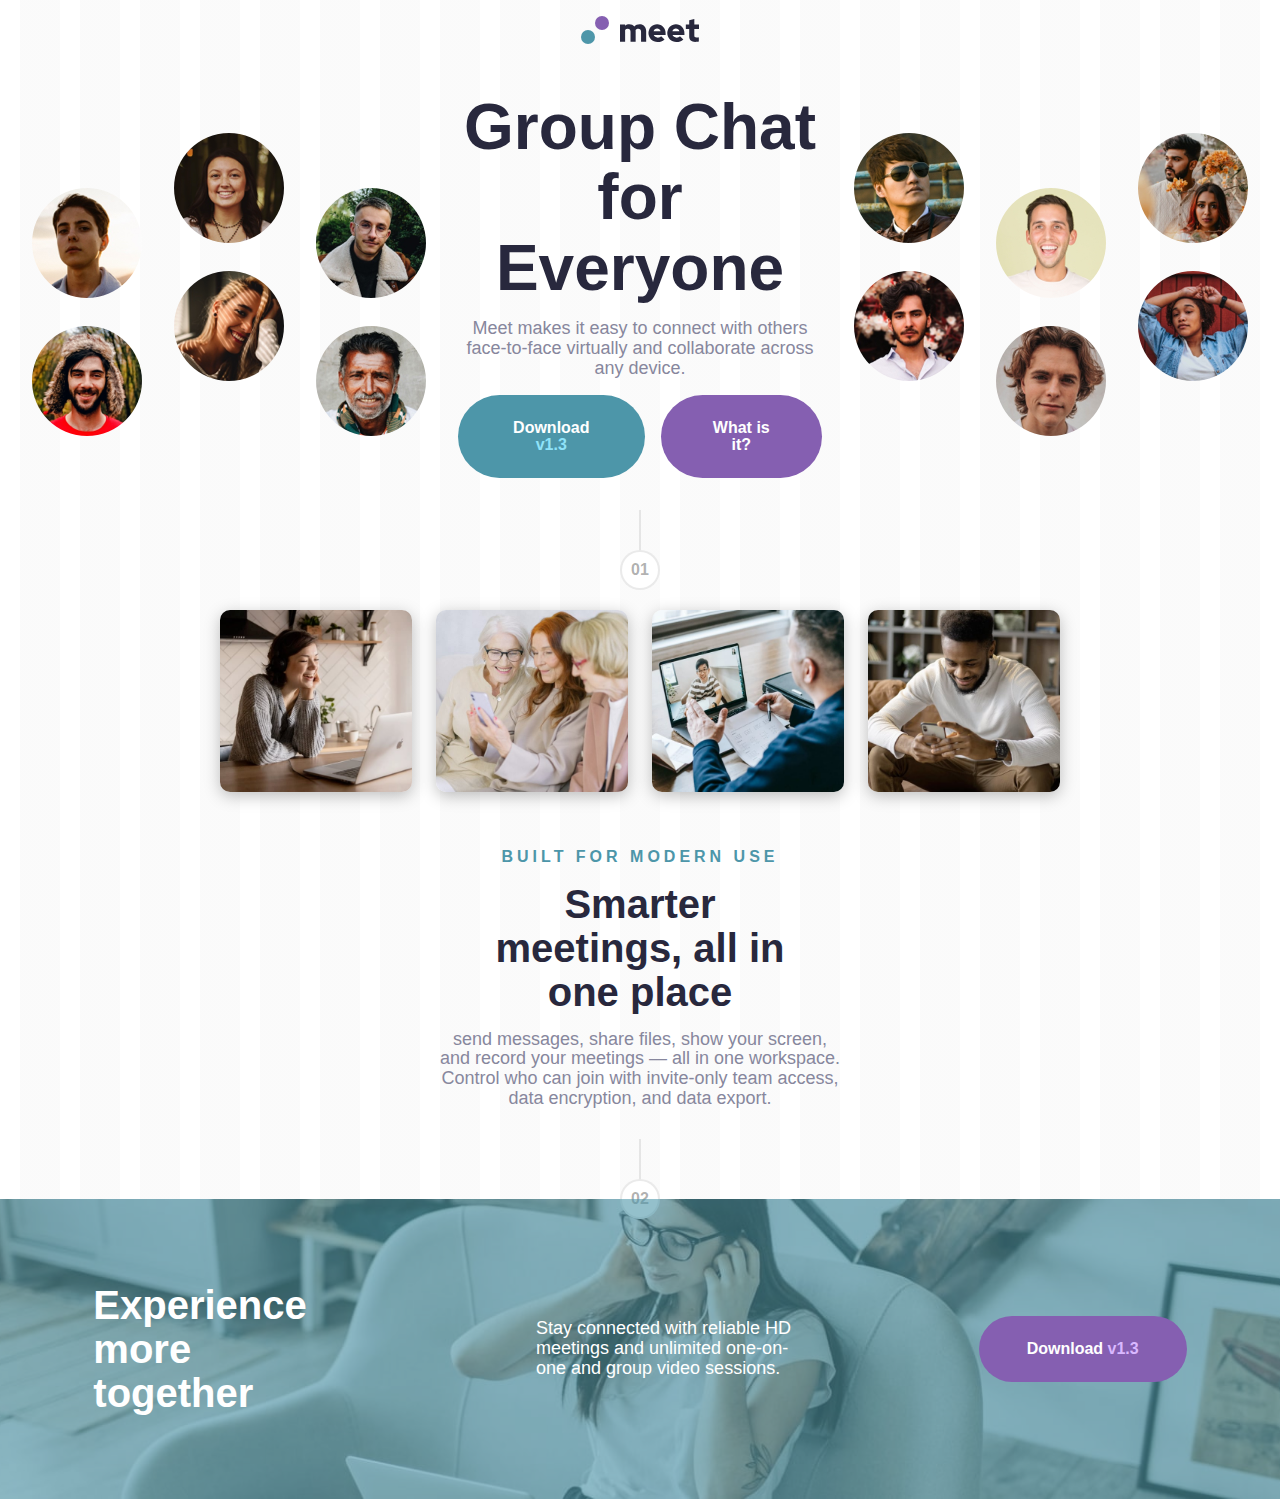
==== starter-code/index.html @ 14b07a82 "first commit" ====
<!DOCTYPE html>
<html lang="en">
  <head>
    <meta charset="UTF-8" />
    <meta name="viewport" content="width=device-width, initial-scale=1.0" />

    <link
      rel="icon"
      type="image/png"
      sizes="32x32"
      href="./assets/favicon-32x32.png"
    />

    <link rel="stylesheet" href="./style.css" />

    <title>Frontend Mentor | Meet landing page</title>
  </head>
  <body>
    <nav class="nav">
      <img src="./assets/logo.svg" alt="logo" />
    </nav>
    <section class="hero">
      <img src="./assets/desktop/image-hero-left.png" alt="" />
      <div class="hero__content">
        <h1>Group Chat for Everyone</h1>
        <p>
          Meet makes it easy to connect with others face-to-face virtually and
          collaborate across any device.
        </p>
        <div class="hero__buttons">
          <button class="btn btn--primary">Download <span> v1.3</span></button>
          <button class="btn btn--secondary">What is it?</button>
        </div>
      </div>

      <img src="./assets/desktop/image-hero-right.png" alt="" />
    </section>

    <section class="info">
      <div class="timeline">
        <div class="line"></div>
        <div class="circle">01</div>
      </div>

      <div class="info__content">
        <div class="info-img">
          <img src="./assets/desktop/image-woman-in-videocall.jpg" alt="" />
          <img src="./assets/desktop/image-women-videochatting.jpg" alt="" />
          <img src="./assets/desktop/image-men-in-meeting.jpg" alt="" />
          <img src="./assets/desktop/image-man-texting.jpg" alt="" />
        </div>

        <div class="info-text">
          <div class="inf-headings">
            <h4>Built for modern use</h4>
            <h3>Smarter meetings, all in one place</h3>
          </div>
          <p>
            send messages, share files, show your screen, and record your
            meetings — all in one workspace. Control who can join with
            invite-only team access, data encryption, and data export.
          </p>
        </div>
      </div>
    </section>

    <div class="timeline">
      <div class="line"></div>
      <div class="circle">02</div>
    </div>
    <footer class="footer">
      <h5>Experience more together</h5>
      <p>
        Stay connected with reliable HD meetings and unlimited one-on-one and
        group video sessions.
      </p>
      <button class="btn btn--footer">Download <span>v1.3</span></button>
    </footer>
  </body>
</html>
---- starter-code/style.css ----
* {
  margin: 0;
  padding: 0;
  box-sizing: border-box;
}

body {
  font-family: 'Roboto', sans-serif;
  background: repeating-linear-gradient(
    to right,
    white 0rem,
    white 1.25rem,
    rgba(224, 224, 224, 0.15) 1.25rem,
    rgba(224, 224, 224, 0.15) 3.75rem
  );
}

.nav {
  padding: 1rem;
  display: flex;
  flex-direction: column;
  justify-self: center;
}

.hero {
  display: flex;
  align-items: center;
  justify-content: space-between;
  padding: 2rem;
  gap: 2rem;
  max-height: 1440px;
}

.hero__content {
  display: flex;
  flex-direction: column;
  align-items: center;
  justify-content: center;
  gap: 1rem;
  max-width: 26rem;
}

.hero__content h1 {
  font-size: 64px;
  line-height: 110%;
  letter-spacing: 0;
  font-weight: 700;
  color: #28283d;
  text-align: center;
}

.hero__content p {
  font-size: 18px;
  line-height: 110%;
  letter-spacing: 0;
  font-weight: 400;
  color: #87879d;
  text-align: center;
}

.hero__buttons {
  display: flex;
  gap: 1rem;
  align-items: center;
  justify-content: center;
}

.btn {
  padding: 1.5rem 3rem;
  font-size: 16px;
  line-height: 110%;
  letter-spacing: 0;
  font-weight: 700;
  color: white;
  border: none;
  border-radius: 50px;
  cursor: pointer;
}

.hero__buttons .btn--primary {
  background-color: #4d96a9;
}

.btn:hover {
  opacity: 0.8;
}

.hero__buttons .btn--secondary {
  background-color: #855fb1;
}

.btn--primary span {
  color: #8fe3f9;
}

.timeline {
  display: flex;
  flex-direction: column;
  align-items: center;
  position: relative;
}

.info__content {
  display: flex;
  flex-direction: column;
  align-items: center;
  justify-content: center;
  gap: 1rem;
  padding-top: 40px;
}

.info-img {
  display: flex;
  gap: 1.5rem;
  align-items: center;
  justify-content: center;
}

.info__content img {
  width: 15%;
  height: 50%;
  object-fit: cover;
  border-radius: 10px;
  box-shadow: 0px 4px 16px rgba(0, 0, 0, 0.25);
}

.info-text {
  display: flex;
  flex-direction: column;
  align-items: center;
  justify-content: center;
  gap: 1rem;
  max-width: 35%;
}

.info-text .inf-headings {
  width: 70%;
  display: flex;
  flex-direction: column;
  gap: 1rem;
}

.info-text h4 {
  padding-top: 40px;
  color: #4d96a9;
  text-align: center;
  font-size: 16px;
  line-height: 110%;
  letter-spacing: 4px;
  text-transform: uppercase;
}

.info-text h3 {
  font-size: 40px;
  line-height: 110%;
  letter-spacing: 0;
  font-weight: 700;
  color: #28283d;
  text-align: center;
}

.info-text p {
  width: 90%;
  font-size: 18px;
  line-height: 110%;
  letter-spacing: 0;
  font-weight: 400;
  color: #87879d;
  text-align: center;
  margin-bottom: 30px;
}

.timeline {
  display: flex;
  flex-direction: column;
  align-items: center;
  position: relative;
  z-index: 1;
}

.line {
  width: 2px;
  height: 60px; /* Adjust as needed */
  background-color: rgba(51, 51, 51, 0.1);
  position: relative;
  z-index: 1;
}

/* Circle overlaps the footer */
.circle {
  width: 40px;
  height: 40px;
  background-color: white; /* More transparent inside */
  color: rgba(51, 51, 51, 0.4);
  display: flex;
  justify-content: center;
  align-items: center;
  border-radius: 50%;
  font-weight: bold;
  border: 2px solid rgba(51, 51, 51, 0.1);
  position: absolute;
  bottom: -20px;
  z-index: 2;
}

.footer {
  width: 100%;
  height: 300px;
  background-image: url(./assets/desktop/image-footer.jpg);
  background-size: cover;
  background-position: center;
  position: relative;
  display: flex;
  justify-content: space-around;
  align-items: center;
  color: white;
}

/* Overlay */
.footer::before {
  content: '';
  position: absolute;
  top: 0;
  left: 0;
  width: 100%;
  height: 100%;
  background-color: rgba(77, 150, 169, 0.6); /* Semi-transparent overlay */
  z-index: 1;
}

/* Ensure content appears above the overlay */
.footer * {
  position: relative;
  z-index: 2;
}

.footer .btn--footer {
  background-color: #855fb1;
}

.footer .btn--footer span {
  color: #d9b8ff;
}

.footer h5 {
  font-size: 40px;
  line-height: 110%;
  letter-spacing: 0;
  font-weight: 700;
  max-width: 20%;
}

.footer p {
  font-size: 18px;
  line-height: 110%;
  letter-spacing: 0;
  font-weight: 400;
  max-width: 20%;
}
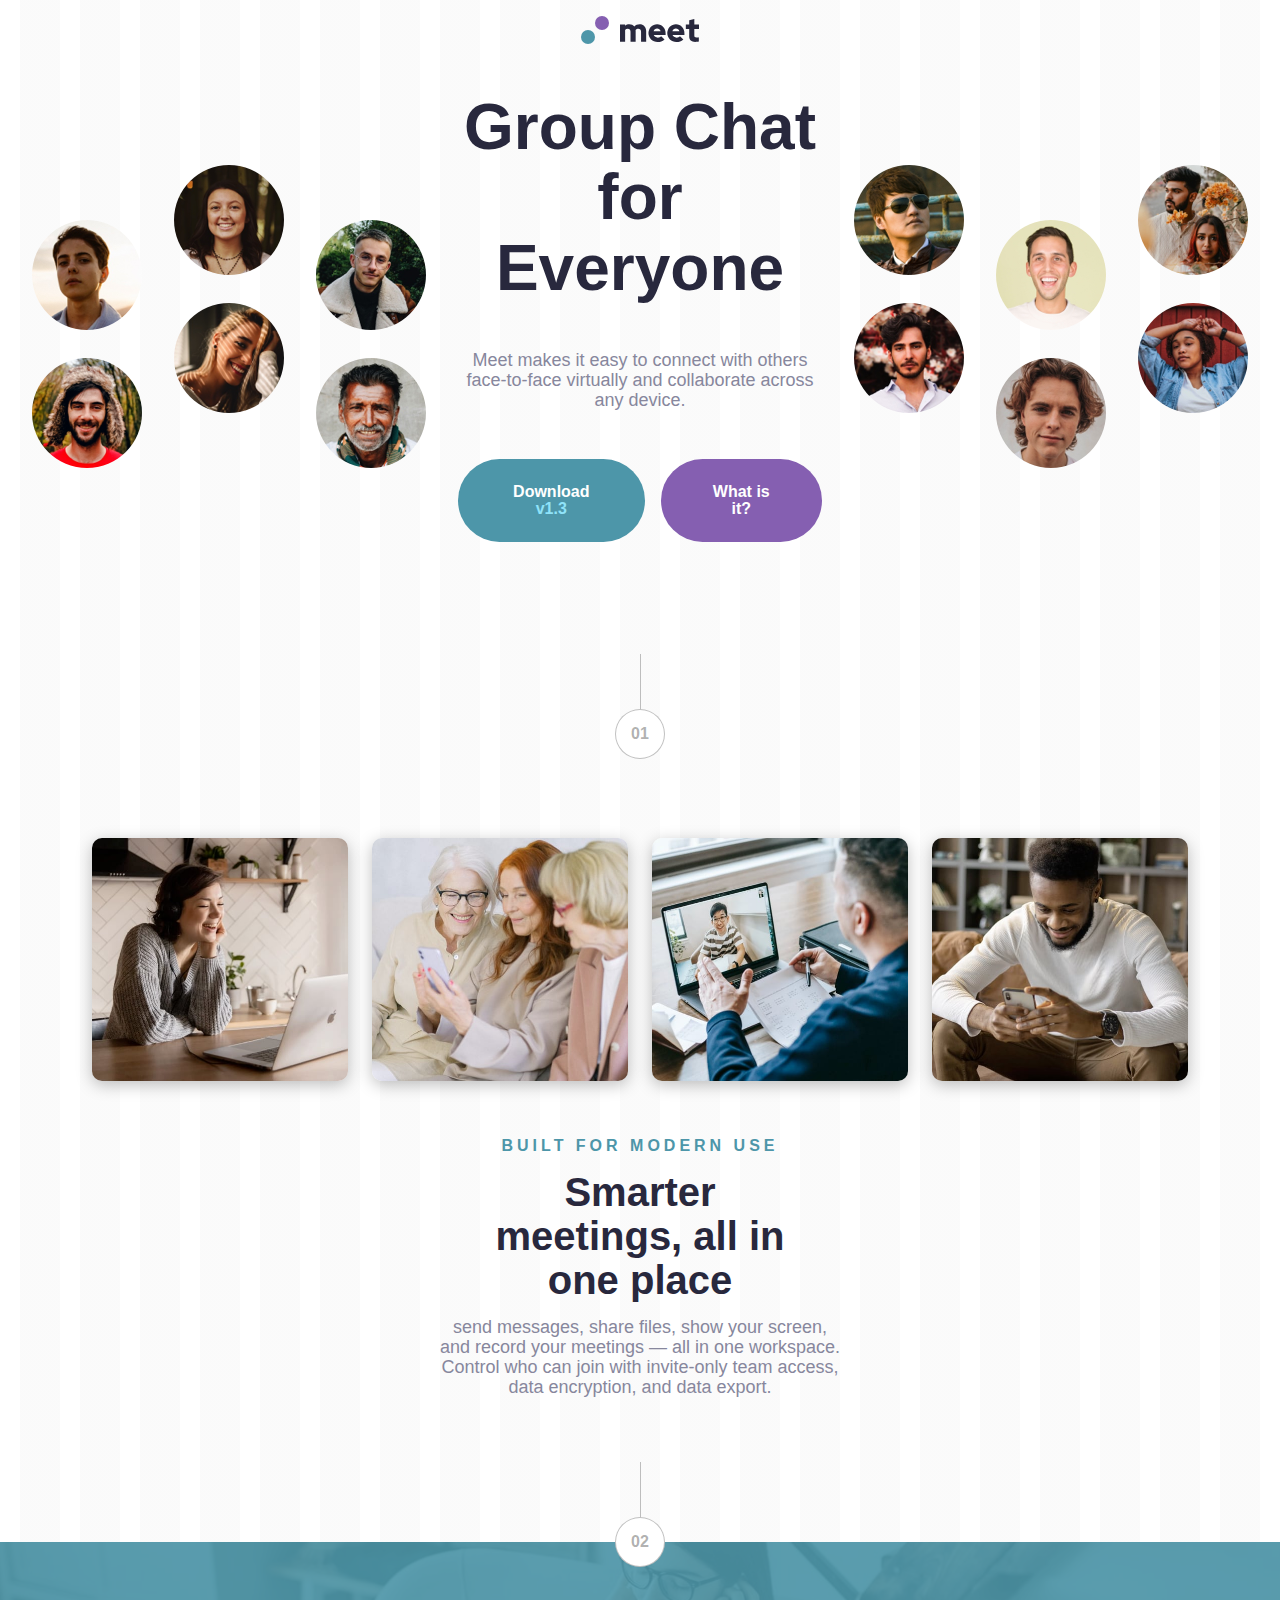
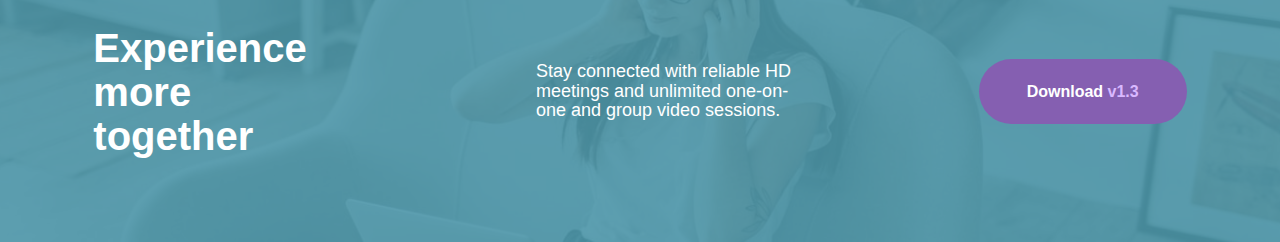
==== commit 06864d36: "finished" ====
--- a/starter-code/index.html
+++ b/starter-code/index.html
@@ -20,7 +20,16 @@
       <img src="./assets/logo.svg" alt="logo" />
     </nav>
     <section class="hero">
-      <img src="./assets/desktop/image-hero-left.png" alt="" />
+      <img
+        class="tablet-hero-img"
+        src="./assets/tablet/image-hero.png"
+        alt=""
+      />
+      <img
+        class="desktop-hero-img"
+        src="./assets/desktop/image-hero-left.png"
+        alt="image-hero-left"
+      />
       <div class="hero__content">
         <h1>Group Chat for Everyone</h1>
         <p>
@@ -33,15 +42,17 @@
         </div>
       </div>
 
-      <img src="./assets/desktop/image-hero-right.png" alt="" />
+      <img
+        class="desktop-hero-img"
+        src="./assets/desktop/image-hero-right.png"
+        alt="image-hero-right"
+      />
     </section>
-
+    <div class="line-container">
+      <div class="line"></div>
+      <div class="circle">01</div>
+    </div>
     <section class="info">
-      <div class="timeline">
-        <div class="line"></div>
-        <div class="circle">01</div>
-      </div>
-
       <div class="info__content">
         <div class="info-img">
           <img src="./assets/desktop/image-woman-in-videocall.jpg" alt="" />
@@ -64,7 +75,7 @@
       </div>
     </section>
 
-    <div class="timeline">
+    <div class="line-container">
       <div class="line"></div>
       <div class="circle">02</div>
     </div>
--- a/starter-code/style.css
+++ b/starter-code/style.css
@@ -28,7 +28,12 @@
   justify-content: space-between;
   padding: 2rem;
   gap: 2rem;
-  max-height: 1440px;
+  max-height: 90rem;
+  margin-bottom: 5rem;
+}
+
+.tablet-hero-img {
+  display: none;
 }
 
 .hero__content {
@@ -36,12 +41,12 @@
   flex-direction: column;
   align-items: center;
   justify-content: center;
-  gap: 1rem;
+  gap: 3rem;
   max-width: 26rem;
 }
 
 .hero__content h1 {
-  font-size: 64px;
+  font-size: 4rem;
   line-height: 110%;
   letter-spacing: 0;
   font-weight: 700;
@@ -50,7 +55,7 @@
 }
 
 .hero__content p {
-  font-size: 18px;
+  font-size: 1.125rem;
   line-height: 110%;
   letter-spacing: 0;
   font-weight: 400;
@@ -67,7 +72,7 @@
 
 .btn {
   padding: 1.5rem 3rem;
-  font-size: 16px;
+  font-size: 1rem;
   line-height: 110%;
   letter-spacing: 0;
   font-weight: 700;
@@ -93,20 +98,48 @@
   color: #8fe3f9;
 }
 
-.timeline {
+.line-container {
   display: flex;
   flex-direction: column;
   align-items: center;
   position: relative;
 }
 
+.line {
+  width: 1px;
+  height: 5rem;
+  background-color: rgba(51, 51, 51, 0.3);
+  position: relative;
+  z-index: 1;
+}
+
+.circle {
+  width: 3.125rem;
+  height: 3.125rem;
+  background-color: white;
+  color: rgba(51, 51, 51, 0.4);
+  display: flex;
+  justify-content: center;
+  align-items: center;
+  border-radius: 50%;
+  font-weight: bold;
+  border: 1px solid rgba(51, 51, 51, 0.3);
+  position: absolute;
+  bottom: -25px;
+  z-index: 10;
+}
+
+.info {
+  margin: 4rem 0;
+}
+
 .info__content {
   display: flex;
   flex-direction: column;
   align-items: center;
   justify-content: center;
   gap: 1rem;
-  padding-top: 40px;
+  padding-top: 2.5rem;
 }
 
 .info-img {
@@ -117,7 +150,7 @@
 }
 
 .info__content img {
-  width: 15%;
+  width: 20%;
   height: 50%;
   object-fit: cover;
   border-radius: 10px;
@@ -141,17 +174,17 @@
 }
 
 .info-text h4 {
-  padding-top: 40px;
+  padding-top: 2.5rem;
   color: #4d96a9;
   text-align: center;
   font-size: 16px;
   line-height: 110%;
-  letter-spacing: 4px;
+  letter-spacing: 0.25rem;
   text-transform: uppercase;
 }
 
 .info-text h3 {
-  font-size: 40px;
+  font-size: 2.5rem;
   line-height: 110%;
   letter-spacing: 0;
   font-weight: 700;
@@ -161,51 +194,17 @@
 
 .info-text p {
   width: 90%;
-  font-size: 18px;
+  font-size: 1.125rem;
   line-height: 110%;
   letter-spacing: 0;
   font-weight: 400;
   color: #87879d;
   text-align: center;
-  margin-bottom: 30px;
-}
-
-.timeline {
-  display: flex;
-  flex-direction: column;
-  align-items: center;
-  position: relative;
-  z-index: 1;
-}
-
-.line {
-  width: 2px;
-  height: 60px; /* Adjust as needed */
-  background-color: rgba(51, 51, 51, 0.1);
-  position: relative;
-  z-index: 1;
-}
-
-/* Circle overlaps the footer */
-.circle {
-  width: 40px;
-  height: 40px;
-  background-color: white; /* More transparent inside */
-  color: rgba(51, 51, 51, 0.4);
-  display: flex;
-  justify-content: center;
-  align-items: center;
-  border-radius: 50%;
-  font-weight: bold;
-  border: 2px solid rgba(51, 51, 51, 0.1);
-  position: absolute;
-  bottom: -20px;
-  z-index: 2;
 }
 
 .footer {
-  width: 100%;
-  height: 300px;
+  width: 100vw;
+  height: 18.75rem;
   background-image: url(./assets/desktop/image-footer.jpg);
   background-size: cover;
   background-position: center;
@@ -214,6 +213,7 @@
   justify-content: space-around;
   align-items: center;
   color: white;
+  z-index: 1;
 }
 
 /* Overlay */
@@ -224,7 +224,7 @@
   left: 0;
   width: 100%;
   height: 100%;
-  background-color: rgba(77, 150, 169, 0.6); /* Semi-transparent overlay */
+  background-color: rgba(77, 150, 169, 0.9);
   z-index: 1;
 }
 
@@ -243,7 +243,7 @@
 }
 
 .footer h5 {
-  font-size: 40px;
+  font-size: 2.5rem;
   line-height: 110%;
   letter-spacing: 0;
   font-weight: 700;
@@ -251,9 +251,107 @@
 }
 
 .footer p {
-  font-size: 18px;
+  font-size: 1.125rem;
   line-height: 110%;
   letter-spacing: 0;
   font-weight: 400;
   max-width: 20%;
 }
+
+/* For tablets (768px and below) */
+@media (max-width: 768px) {
+  .desktop-hero-img {
+    display: none;
+  }
+  .tablet-hero-img {
+    display: block;
+    width: 100%;
+  }
+  .hero {
+    flex-direction: column;
+    gap: 4rem;
+  }
+
+  .info-text {
+    max-width: 80%;
+  }
+
+  .info-text .inf-headings {
+    width: 80%;
+  }
+  .footer {
+    flex-direction: column;
+    padding-top: 1.875rem;
+    width: 100vw;
+  }
+  .footer h5 {
+    max-width: 70%;
+  }
+
+  .footer p {
+    max-width: 70%;
+    text-align: center;
+  }
+}
+
+/* For phones (480px and below) */
+@media (max-width: 480px) {
+  .hero__content h1 {
+    font-size: 2.5rem;
+    text-align: center;
+  }
+
+  .hero__content p {
+    font-size: 1rem;
+    max-width: 80%;
+    text-align: center;
+  }
+
+  .hero__buttons {
+    flex-direction: column;
+  }
+  .hero {
+    margin-bottom: 2rem;
+  }
+
+  .info {
+    margin: 2rem 0;
+  }
+
+  .info-text h3 {
+    font-size: 1.875rem;
+    text-align: center;
+  }
+
+  .info-text p {
+    width: 85%;
+    font-size: 0.875rem;
+    text-align: center;
+  }
+
+  .info-img {
+    display: grid;
+    grid-template-columns: repeat(2, 1fr);
+    max-width: 75%;
+  }
+
+  .info__content img {
+    width: 100%;
+    height: 100%;
+  }
+  .footer {
+    padding-bottom: 2rem;
+    gap: 1rem;
+  }
+  .footer h5 {
+    font-size: 2rem;
+    text-align: center;
+    max-width: 80%;
+  }
+
+  .footer p {
+    text-align: center;
+    font-size: 0.875rem;
+    max-width: 60%;
+  }
+}
